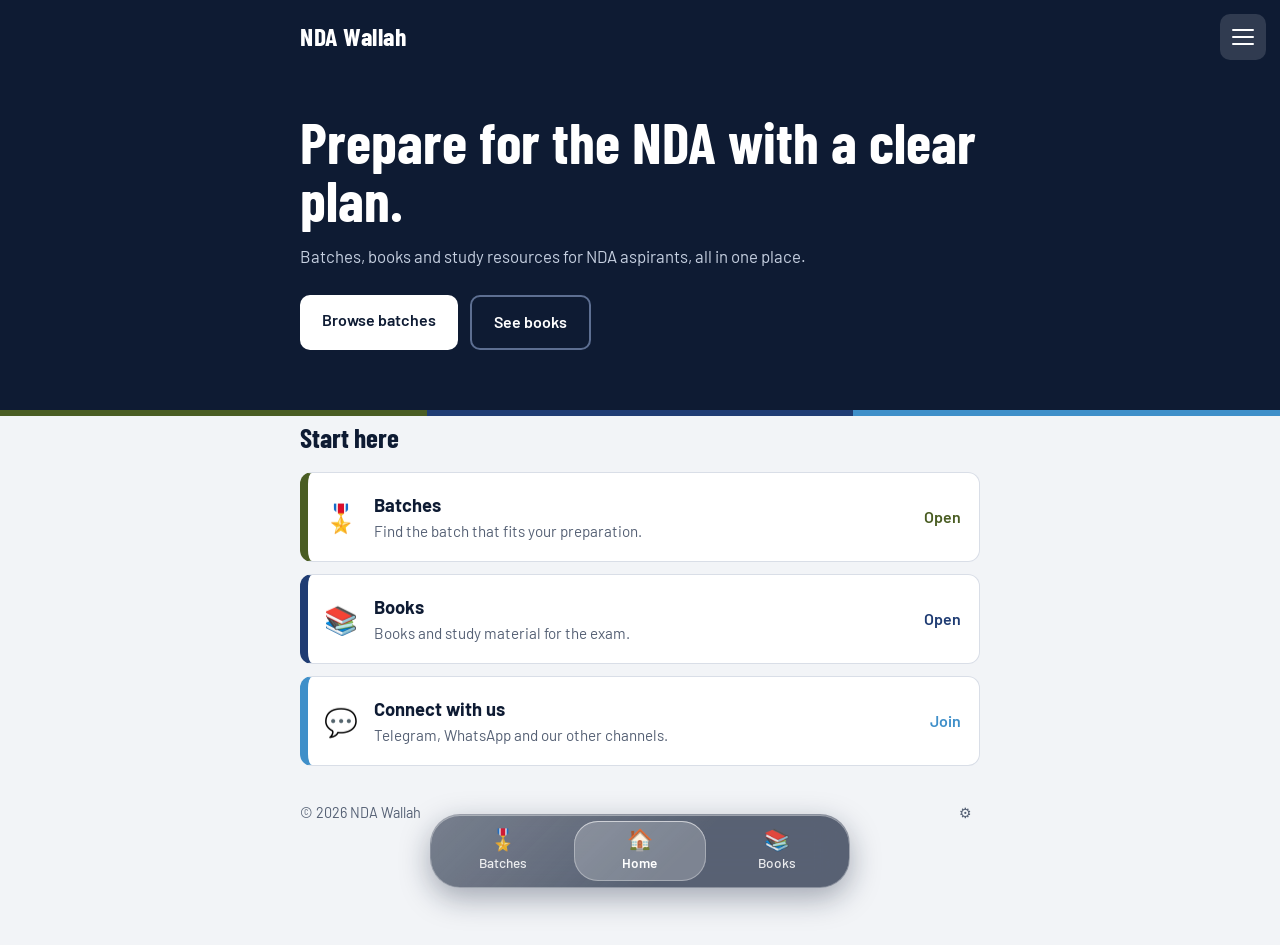
==== index.html @ fd290fbd "Update links to use relative paths" ====
<!DOCTYPE html>
<html lang="en">
<head>
<meta charset="UTF-8">
<meta name="viewport" content="width=device-width, initial-scale=1.0, viewport-fit=cover">
<title>NDA Wallah | NDA exam preparation</title>
<meta name="description" content="NDA Wallah: batches, books and study resources for NDA preparation.">
<link rel="preconnect" href="https://fonts.googleapis.com">
<link rel="preconnect" href="https://fonts.gstatic.com" crossorigin>
<link href="https://fonts.googleapis.com/css2?family=Barlow+Condensed:wght@600;700&family=Barlow:wght@400;500;600&display=swap" rel="stylesheet">
<style>
:root{
  --ink:#0e1b33; --paper:#f2f4f7; --card:#ffffff; --muted:#556074; --line:#d9dee7;
  --army:#4a5d23; --navy:#1f3c73; --air:#3f8fc9;
}
*{box-sizing:border-box;margin:0;padding:0}
html{scroll-behavior:smooth}
body{font-family:"Barlow",system-ui,-apple-system,"Segoe UI",Roboto,sans-serif;background:var(--paper);color:var(--ink);line-height:1.55;padding-bottom:calc(76px + env(safe-area-inset-bottom,0px))}
a{color:inherit;text-decoration:none}
a:focus-visible{outline:3px solid var(--air);outline-offset:3px;border-radius:6px}
.wrap{max-width:720px;margin:0 auto;padding:0 20px}

/* Header + hero */
.top{background:var(--ink);color:#fff;padding-top:env(safe-area-inset-top,0px)}
.brand{display:flex;align-items:center;gap:12px;padding:16px 0}
.brand img{width:44px;height:44px;border-radius:10px;object-fit:cover;background:#fff}
.brand span{font-family:"Barlow Condensed",system-ui,sans-serif;font-weight:700;font-size:1.6rem;letter-spacing:.02em}
.hero{padding:28px 0 44px}
.hero h1{font-family:"Barlow Condensed",system-ui,sans-serif;font-weight:700;font-size:clamp(2.4rem,9vw,3.6rem);line-height:1.02;max-width:12em}
.hero p{margin-top:14px;color:#c5cfe0;font-size:1.05rem;max-width:32em}
.actions{display:flex;flex-wrap:wrap;gap:12px;margin-top:26px}
.btn{display:inline-block;padding:13px 22px;border-radius:10px;font-weight:600;font-size:1rem}
.btn-main{background:#fff;color:var(--ink)}
.btn-alt{border:2px solid #5d6f92;color:#fff}
.stripe{display:flex;height:6px}
.stripe i{flex:1}
.stripe i:nth-child(1){background:var(--army)}
.stripe i:nth-child(2){background:var(--navy)}
.stripe i:nth-child(3){background:var(--air)}

/* Sections */
main{padding:32px 0 8px}
h2{font-family:"Barlow Condensed",system-ui,sans-serif;font-weight:700;font-size:1.7rem;margin-bottom:14px}
.list{display:grid;gap:12px}
.row{display:flex;align-items:center;gap:16px;background:var(--card);border:1px solid var(--line);border-left:8px solid var(--c);border-radius:12px;padding:18px 18px 18px 16px}
.row:hover{border-color:var(--c)}
.row .ico{font-size:1.7rem;line-height:1}
.row b{display:block;font-size:1.15rem}
.row small{display:block;color:var(--muted);font-size:.95rem}
.row .go{margin-left:auto;font-weight:600;color:var(--c);white-space:nowrap}
.row.army{--c:var(--army)} .row.navy{--c:var(--navy)} .row.air{--c:var(--air)}

footer{padding:28px 0 12px;color:var(--muted);font-size:.9rem;display:flex;justify-content:space-between;align-items:center}
footer a{padding:8px}

/* Bottom nav */
nav{position:fixed;left:0;right:0;bottom:0;background:var(--card);border-top:1px solid var(--line);padding-bottom:env(safe-area-inset-bottom,0px);z-index:10}
nav .in{max-width:720px;margin:0 auto;display:grid;grid-template-columns:repeat(3,1fr)}
nav a{display:flex;flex-direction:column;align-items:center;gap:2px;padding:10px 4px;font-size:.85rem;font-weight:500;color:var(--muted)}
nav a span{font-size:1.3rem;line-height:1}
nav a[aria-current="page"]{color:var(--navy);font-weight:600;box-shadow:inset 0 3px 0 var(--navy)}
@media (min-width:640px){.hero{padding:40px 0 60px}}
/* glass bar */
body{padding-bottom:calc(100px + env(safe-area-inset-bottom,0px))}
nav{left:50%;right:auto;bottom:calc(12px + env(safe-area-inset-bottom,0px));width:calc(100% - 28px);max-width:420px;transform:translateX(-50%);padding:0;border:1px solid rgba(255,255,255,.3);border-radius:30px;background:linear-gradient(135deg,rgba(255,255,255,.22),rgba(255,255,255,.04) 60%),rgba(14,27,51,.7);-webkit-backdrop-filter:blur(18px) saturate(1.7);backdrop-filter:blur(18px) saturate(1.7);box-shadow:0 10px 30px rgba(14,27,51,.35),inset 0 1px 0 rgba(255,255,255,.4)}
nav .in{gap:4px;padding:6px}
nav a{padding:8px 4px;border-radius:24px;color:rgba(255,255,255,.88);font-weight:500}
nav a[aria-current="page"]{background:rgba(255,255,255,.22);color:#fff;font-weight:600;box-shadow:inset 0 0 0 1px rgba(255,255,255,.32),inset 0 1px 0 rgba(255,255,255,.4)}
@supports not ((backdrop-filter:blur(1px)) or (-webkit-backdrop-filter:blur(1px))){nav{background:rgba(14,27,51,.94)}}
</style>
</head>
<body>

<header class="top">
  <div class="wrap">
    <div class="brand">
      <img src="logo.png" alt="NDA Wallah logo" onerror="this.style.display='none'">
      <span>NDA Wallah</span>
    </div>
    <section class="hero">
      <h1>Prepare for the NDA with a clear plan.</h1>
      <p>Batches, books and study resources for NDA aspirants, all in one place.</p>
      <div class="actions">
        <a class="btn btn-main" href="batches.html">Browse batches</a>
        <a class="btn btn-alt" href="books.html">See books</a>
      </div>
    </section>
  </div>
  <div class="stripe" aria-hidden="true"><i></i><i></i><i></i></div>
</header>

<main class="wrap">
  <h2>Start here</h2>
  <div class="list">
    <a class="row army" href="batches.html">
      <span class="ico" aria-hidden="true">🎖️</span>
      <span><b>Batches</b><small>Find the batch that fits your preparation.</small></span>
      <span class="go">Open</span>
    </a>
    <a class="row navy" href="books.html">
      <span class="ico" aria-hidden="true">📚</span>
      <span><b>Books</b><small>Books and study material for the exam.</small></span>
      <span class="go">Open</span>
    </a>
    <a class="row air" href="social.html">
      <span class="ico" aria-hidden="true">💬</span>
      <span><b>Connect with us</b><small>Telegram, WhatsApp and our other channels.</small></span>
      <span class="go">Join</span>
    </a>
  </div>

  <footer>
    <span>© 2026 NDA Wallah</span>
    <a href="admin.html" aria-label="Admin">⚙️</a>
  </footer>
</main>

<nav aria-label="Main">
  <div class="in">
    <a href="batches.html"><span aria-hidden="true">🎖️</span>Batches</a>
    <a href="index.html" aria-current="page"><span aria-hidden="true">🏠</span>Home</a>
    <a href="books.html"><span aria-hidden="true">📚</span>Books</a>
  </div>
</nav>

<script src="script.js"></script>
</body>
</html>
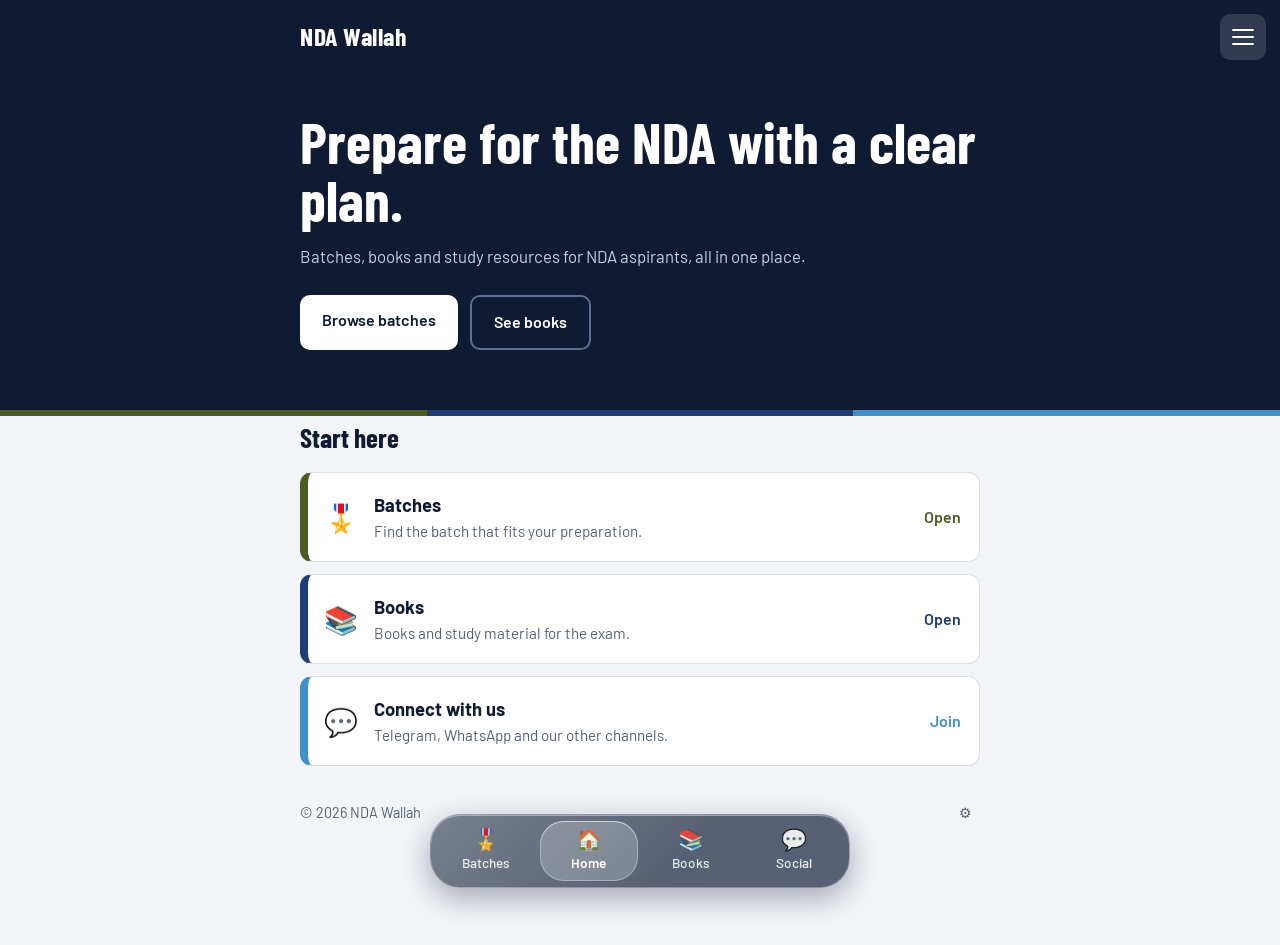
==== commit 1e6c4582: "Update index.html" ====
--- a/index.html
+++ b/index.html
@@ -10,8 +10,8 @@
 <link href="https://fonts.googleapis.com/css2?family=Barlow+Condensed:wght@600;700&family=Barlow:wght@400;500;600&display=swap" rel="stylesheet">
 <style>
 :root{
-  --ink:#0e1b33; --paper:#f2f4f7; --card:#ffffff; --muted:#556074; --line:#d9dee7;
-  --army:#4a5d23; --navy:#1f3c73; --air:#3f8fc9;
+--ink:#0e1b33; --paper:#f2f4f7; --card:#ffffff; --muted:#556074; --line:#d9dee7;
+--army:#4a5d23; --navy:#1f3c73; --air:#3f8fc9;
 }
 *{box-sizing:border-box;margin:0;padding:0}
 html{scroll-behavior:smooth}
@@ -19,7 +19,6 @@
 a{color:inherit;text-decoration:none}
 a:focus-visible{outline:3px solid var(--air);outline-offset:3px;border-radius:6px}
 .wrap{max-width:720px;margin:0 auto;padding:0 20px}
-
 /* Header + hero */
 .top{background:var(--ink);color:#fff;padding-top:env(safe-area-inset-top,0px)}
 .brand{display:flex;align-items:center;gap:12px;padding:16px 0}
@@ -37,7 +36,6 @@
 .stripe i:nth-child(1){background:var(--army)}
 .stripe i:nth-child(2){background:var(--navy)}
 .stripe i:nth-child(3){background:var(--air)}
-
 /* Sections */
 main{padding:32px 0 8px}
 h2{font-family:"Barlow Condensed",system-ui,sans-serif;font-weight:700;font-size:1.7rem;margin-bottom:14px}
@@ -49,13 +47,11 @@
 .row small{display:block;color:var(--muted);font-size:.95rem}
 .row .go{margin-left:auto;font-weight:600;color:var(--c);white-space:nowrap}
 .row.army{--c:var(--army)} .row.navy{--c:var(--navy)} .row.air{--c:var(--air)}
-
 footer{padding:28px 0 12px;color:var(--muted);font-size:.9rem;display:flex;justify-content:space-between;align-items:center}
 footer a{padding:8px}
-
 /* Bottom nav */
 nav{position:fixed;left:0;right:0;bottom:0;background:var(--card);border-top:1px solid var(--line);padding-bottom:env(safe-area-inset-bottom,0px);z-index:10}
-nav .in{max-width:720px;margin:0 auto;display:grid;grid-template-columns:repeat(3,1fr)}
+nav .in{max-width:720px;margin:0 auto;display:grid;grid-template-columns:repeat(4,1fr)}
 nav a{display:flex;flex-direction:column;align-items:center;gap:2px;padding:10px 4px;font-size:.85rem;font-weight:500;color:var(--muted)}
 nav a span{font-size:1.3rem;line-height:1}
 nav a[aria-current="page"]{color:var(--navy);font-weight:600;box-shadow:inset 0 3px 0 var(--navy)}
@@ -70,59 +66,55 @@
 </style>
 </head>
 <body>
-
 <header class="top">
-  <div class="wrap">
-    <div class="brand">
-      <img src="logo.png" alt="NDA Wallah logo" onerror="this.style.display='none'">
-      <span>NDA Wallah</span>
-    </div>
-    <section class="hero">
-      <h1>Prepare for the NDA with a clear plan.</h1>
-      <p>Batches, books and study resources for NDA aspirants, all in one place.</p>
-      <div class="actions">
-        <a class="btn btn-main" href="batches.html">Browse batches</a>
-        <a class="btn btn-alt" href="books.html">See books</a>
-      </div>
-    </section>
-  </div>
-  <div class="stripe" aria-hidden="true"><i></i><i></i><i></i></div>
+<div class="wrap">
+<div class="brand">
+<img src="logo.png" alt="NDA Wallah logo" onerror="this.style.display='none'">
+<span>NDA Wallah</span>
+</div>
+<section class="hero">
+<h1>Prepare for the NDA with a clear plan.</h1>
+<p>Batches, books and study resources for NDA aspirants, all in one place.</p>
+<div class="actions">
+<a class="btn btn-main" href="batches.html">Browse batches</a>
+<a class="btn btn-alt" href="books.html">See books</a>
+</div>
+</section>
+</div>
+<div class="stripe" aria-hidden="true"><i></i><i></i><i></i></div>
 </header>
-
 <main class="wrap">
-  <h2>Start here</h2>
-  <div class="list">
-    <a class="row army" href="batches.html">
-      <span class="ico" aria-hidden="true">🎖️</span>
-      <span><b>Batches</b><small>Find the batch that fits your preparation.</small></span>
-      <span class="go">Open</span>
-    </a>
-    <a class="row navy" href="books.html">
-      <span class="ico" aria-hidden="true">📚</span>
-      <span><b>Books</b><small>Books and study material for the exam.</small></span>
-      <span class="go">Open</span>
-    </a>
-    <a class="row air" href="social.html">
-      <span class="ico" aria-hidden="true">💬</span>
-      <span><b>Connect with us</b><small>Telegram, WhatsApp and our other channels.</small></span>
-      <span class="go">Join</span>
-    </a>
-  </div>
-
-  <footer>
-    <span>© 2026 NDA Wallah</span>
-    <a href="admin.html" aria-label="Admin">⚙️</a>
-  </footer>
+<h2>Start here</h2>
+<div class="list">
+<a class="row army" href="batches.html">
+<span class="ico" aria-hidden="true">🎖️</span>
+<span><b>Batches</b><small>Find the batch that fits your preparation.</small></span>
+<span class="go">Open</span>
+</a>
+<a class="row navy" href="books.html">
+<span class="ico" aria-hidden="true">📚</span>
+<span><b>Books</b><small>Books and study material for the exam.</small></span>
+<span class="go">Open</span>
+</a>
+<a class="row air" href="social.html">
+<span class="ico" aria-hidden="true">💬</span>
+<span><b>Connect with us</b><small>Telegram, WhatsApp and our other channels.</small></span>
+<span class="go">Join</span>
+</a>
+</div>
+<footer>
+<span>© 2026 NDA Wallah</span>
+<a href="admin.html" aria-label="Admin">⚙️</a>
+</footer>
 </main>
-
 <nav aria-label="Main">
-  <div class="in">
-    <a href="batches.html"><span aria-hidden="true">🎖️</span>Batches</a>
-    <a href="index.html" aria-current="page"><span aria-hidden="true">🏠</span>Home</a>
-    <a href="books.html"><span aria-hidden="true">📚</span>Books</a>
-  </div>
+<div class="in">
+<a href="batches.html"><span aria-hidden="true">🎖️</span>Batches</a>
+<a href="index.html" aria-current="page"><span aria-hidden="true">🏠</span>Home</a>
+<a href="books.html"><span aria-hidden="true">📚</span>Books</a>
+<a href="social.html"><span aria-hidden="true">💬</span>Social</a>
+</div>
 </nav>
-
 <script src="script.js"></script>
 </body>
 </html>
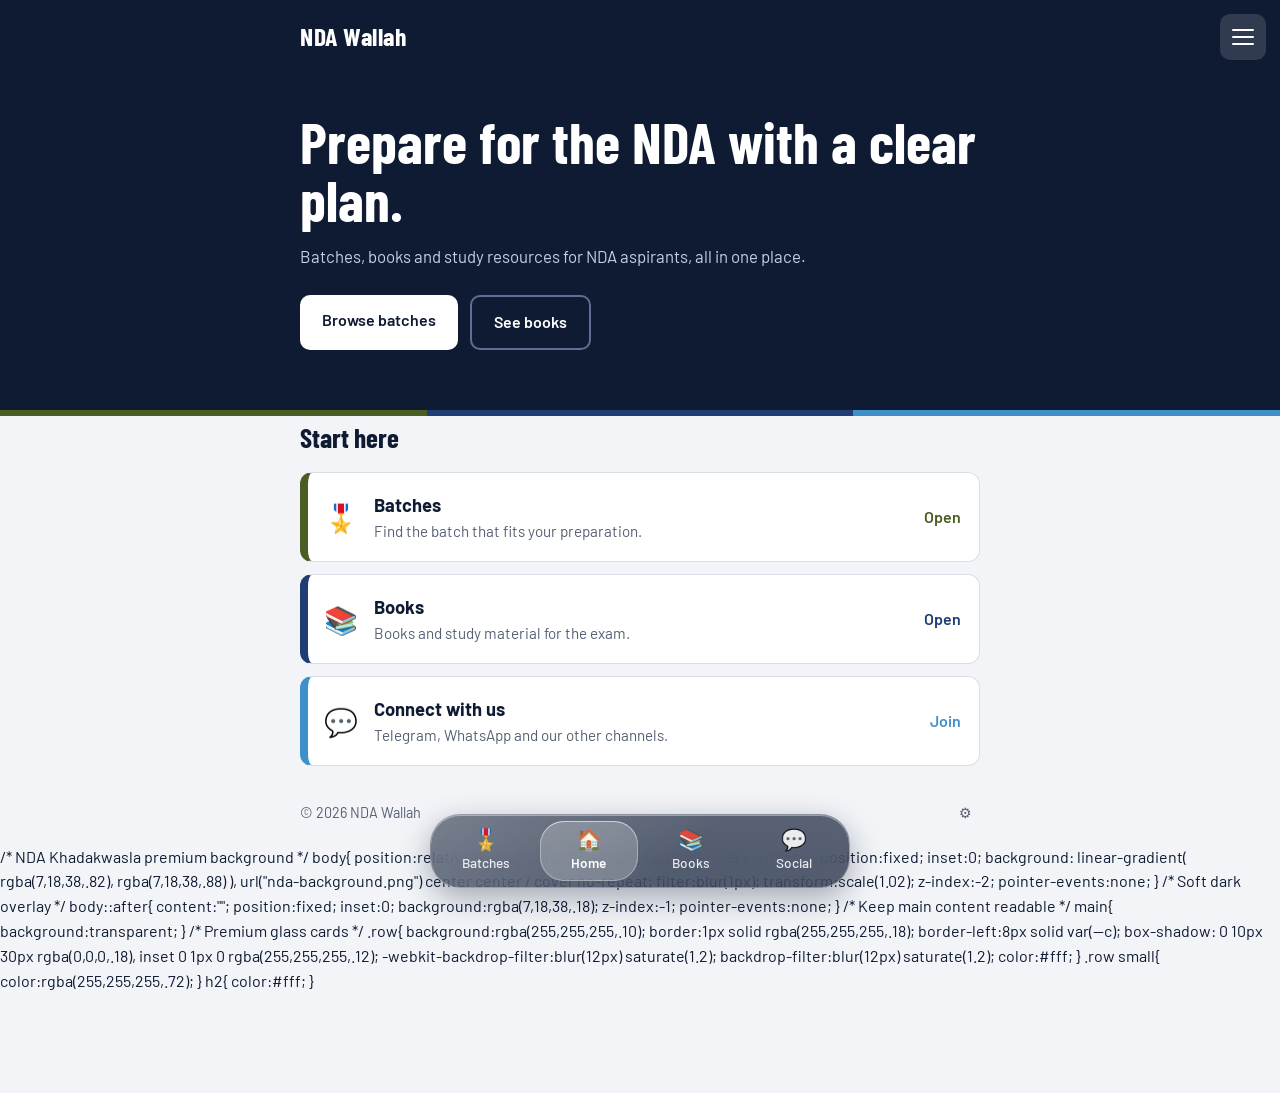
==== commit 1e87b07a: "Update index.html" ====
--- a/index.html
+++ b/index.html
@@ -118,3 +118,60 @@
 <script src="script.js"></script>
 </body>
 </html>
+/* NDA Khadakwasla premium background */
+body{
+  position:relative;
+  background:#0e1b33;
+}
+
+body::before{
+  content:"";
+  position:fixed;
+  inset:0;
+  background:
+    linear-gradient(
+      rgba(7,18,38,.82),
+      rgba(7,18,38,.88)
+    ),
+    url("nda-background.png") center center / cover no-repeat;
+  filter:blur(1px);
+  transform:scale(1.02);
+  z-index:-2;
+  pointer-events:none;
+}
+
+/* Soft dark overlay */
+body::after{
+  content:"";
+  position:fixed;
+  inset:0;
+  background:rgba(7,18,38,.18);
+  z-index:-1;
+  pointer-events:none;
+}
+
+/* Keep main content readable */
+main{
+  background:transparent;
+}
+
+/* Premium glass cards */
+.row{
+  background:rgba(255,255,255,.10);
+  border:1px solid rgba(255,255,255,.18);
+  border-left:8px solid var(--c);
+  box-shadow:
+    0 10px 30px rgba(0,0,0,.18),
+    inset 0 1px 0 rgba(255,255,255,.12);
+  -webkit-backdrop-filter:blur(12px) saturate(1.2);
+  backdrop-filter:blur(12px) saturate(1.2);
+  color:#fff;
+}
+
+.row small{
+  color:rgba(255,255,255,.72);
+}
+
+h2{
+  color:#fff;
+}
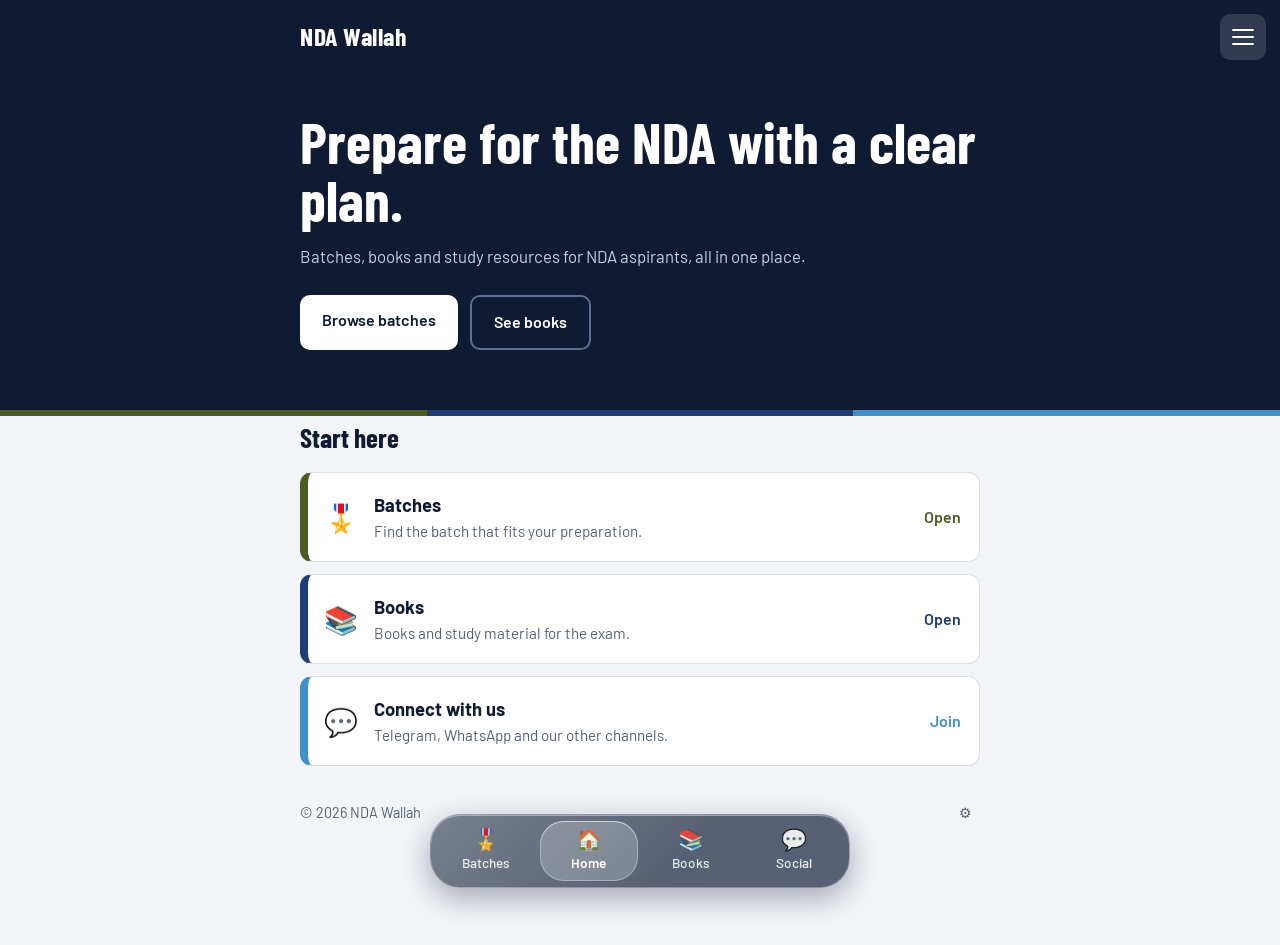
==== commit aa0c6e58: "Update index.html" ====
--- a/index.html
+++ b/index.html
@@ -1,6 +1,7 @@
 <!DOCTYPE html>
 <html lang="en">
 <head>
+<link rel="manifest" href="manifest.json">
 <meta charset="UTF-8">
 <meta name="viewport" content="width=device-width, initial-scale=1.0, viewport-fit=cover">
 <title>NDA Wallah | NDA exam preparation</title>
@@ -116,62 +117,12 @@
 </div>
 </nav>
 <script src="script.js"></script>
+<script>
+if ("serviceWorker" in navigator) {
+  window.addEventListener("load", () => {
+    navigator.serviceWorker.register("./service-worker.js");
+  });
+}
+</script>
 </body>
 </html>
-/* NDA Khadakwasla premium background */
-body{
-  position:relative;
-  background:#0e1b33;
-}
-
-body::before{
-  content:"";
-  position:fixed;
-  inset:0;
-  background:
-    linear-gradient(
-      rgba(7,18,38,.82),
-      rgba(7,18,38,.88)
-    ),
-    url("nda-background.png") center center / cover no-repeat;
-  filter:blur(1px);
-  transform:scale(1.02);
-  z-index:-2;
-  pointer-events:none;
-}
-
-/* Soft dark overlay */
-body::after{
-  content:"";
-  position:fixed;
-  inset:0;
-  background:rgba(7,18,38,.18);
-  z-index:-1;
-  pointer-events:none;
-}
-
-/* Keep main content readable */
-main{
-  background:transparent;
-}
-
-/* Premium glass cards */
-.row{
-  background:rgba(255,255,255,.10);
-  border:1px solid rgba(255,255,255,.18);
-  border-left:8px solid var(--c);
-  box-shadow:
-    0 10px 30px rgba(0,0,0,.18),
-    inset 0 1px 0 rgba(255,255,255,.12);
-  -webkit-backdrop-filter:blur(12px) saturate(1.2);
-  backdrop-filter:blur(12px) saturate(1.2);
-  color:#fff;
-}
-
-.row small{
-  color:rgba(255,255,255,.72);
-}
-
-h2{
-  color:#fff;
-}
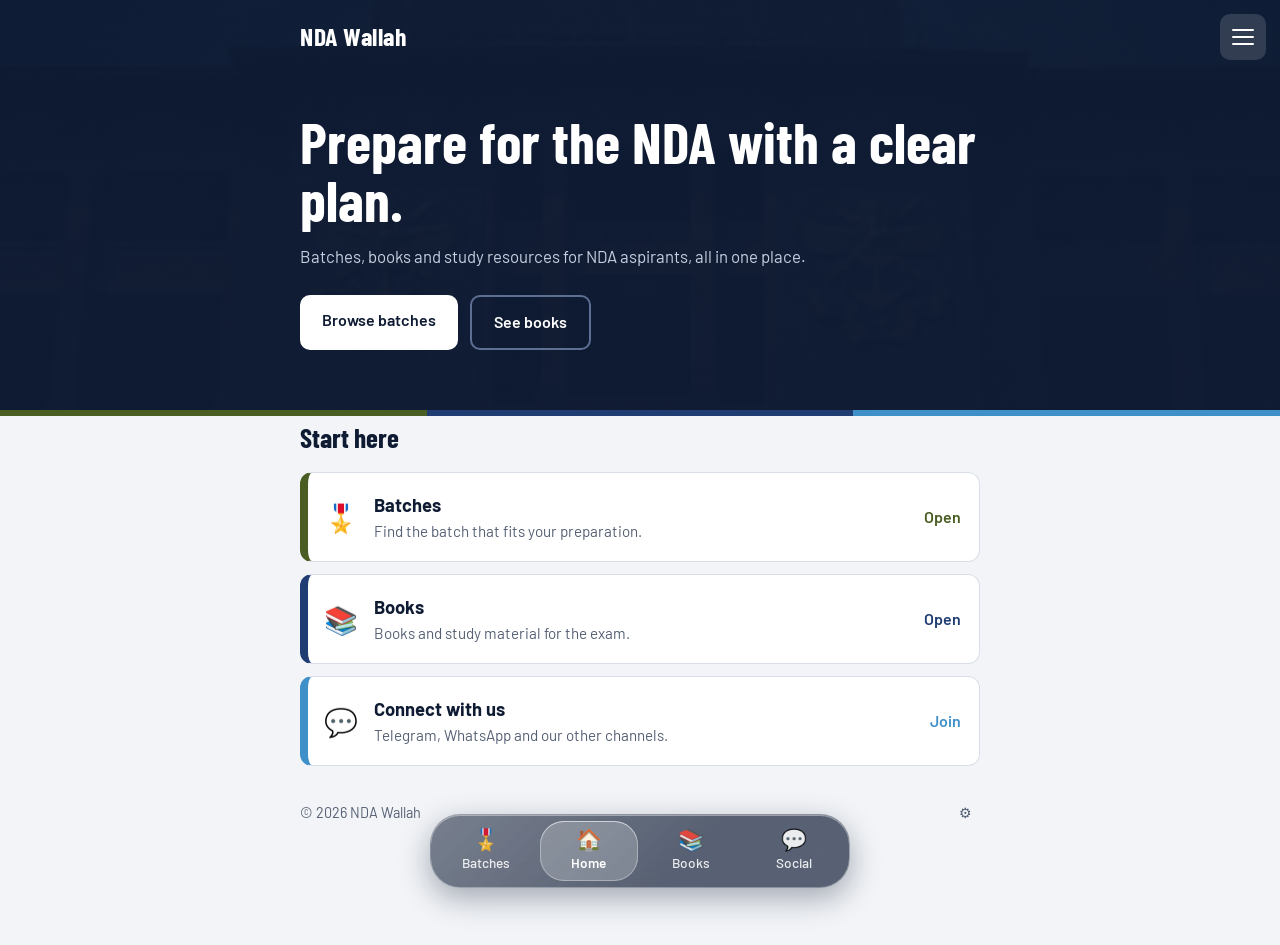
==== commit 4c708732: "Update index.html" ====
--- a/index.html
+++ b/index.html
@@ -21,7 +21,13 @@
 a:focus-visible{outline:3px solid var(--air);outline-offset:3px;border-radius:6px}
 .wrap{max-width:720px;margin:0 auto;padding:0 20px}
 /* Header + hero */
-.top{background:var(--ink);color:#fff;padding-top:env(safe-area-inset-top,0px)}
+.top{
+  background:
+    linear-gradient(rgba(14,27,51,.88),rgba(14,27,51,.94)),
+    url("nda-background.png") center/cover no-repeat;
+  color:#fff;
+  padding-top:env(safe-area-inset-top,0px);
+}
 .brand{display:flex;align-items:center;gap:12px;padding:16px 0}
 .brand img{width:44px;height:44px;border-radius:10px;object-fit:cover;background:#fff}
 .brand span{font-family:"Barlow Condensed",system-ui,sans-serif;font-weight:700;font-size:1.6rem;letter-spacing:.02em}
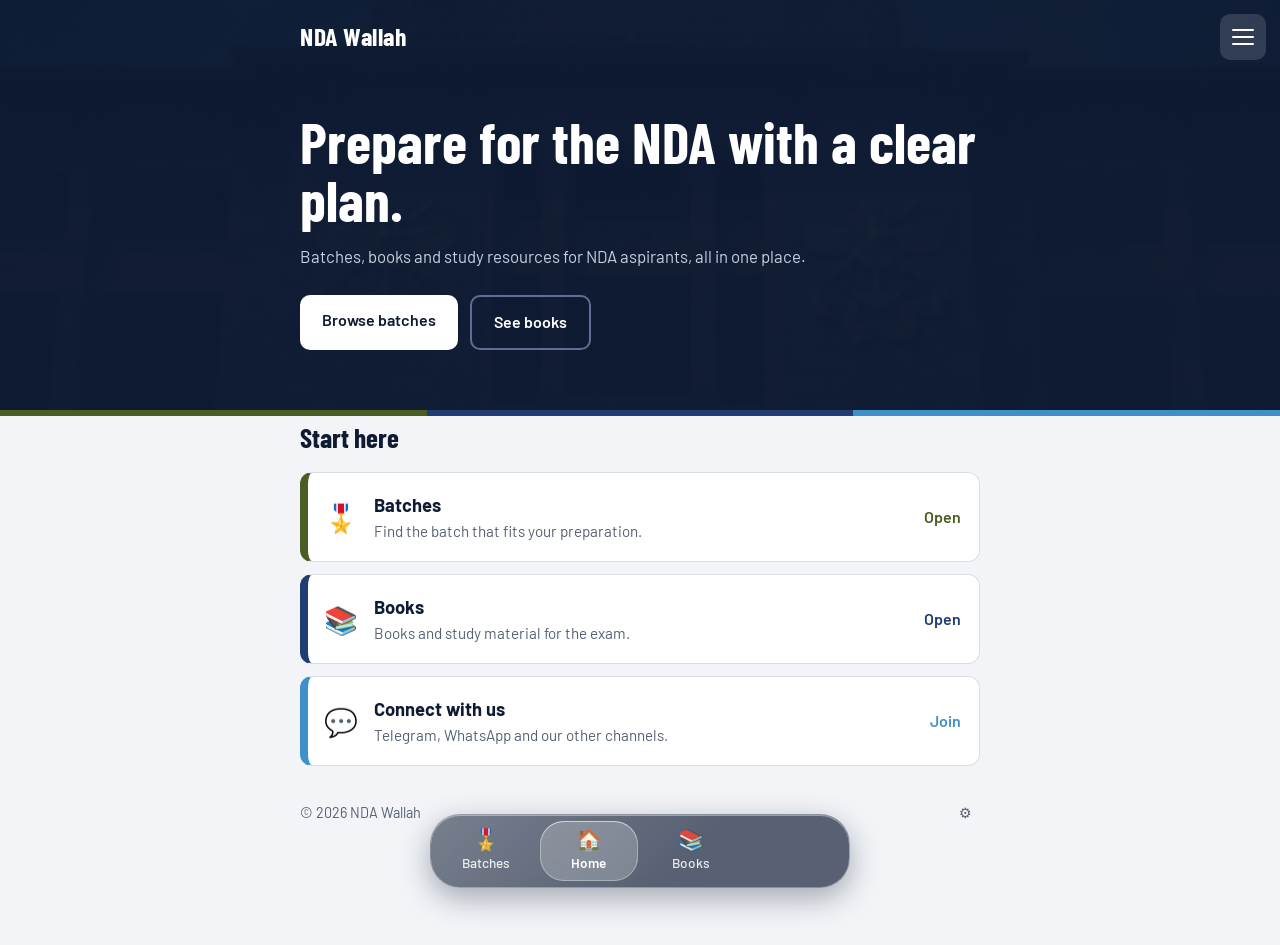
==== commit 9cbbbb80: "Update index.html" ====
--- a/index.html
+++ b/index.html
@@ -119,7 +119,6 @@
 <a href="batches.html"><span aria-hidden="true">🎖️</span>Batches</a>
 <a href="index.html" aria-current="page"><span aria-hidden="true">🏠</span>Home</a>
 <a href="books.html"><span aria-hidden="true">📚</span>Books</a>
-<a href="social.html"><span aria-hidden="true">💬</span>Social</a>
 </div>
 </nav>
 <script src="script.js"></script>
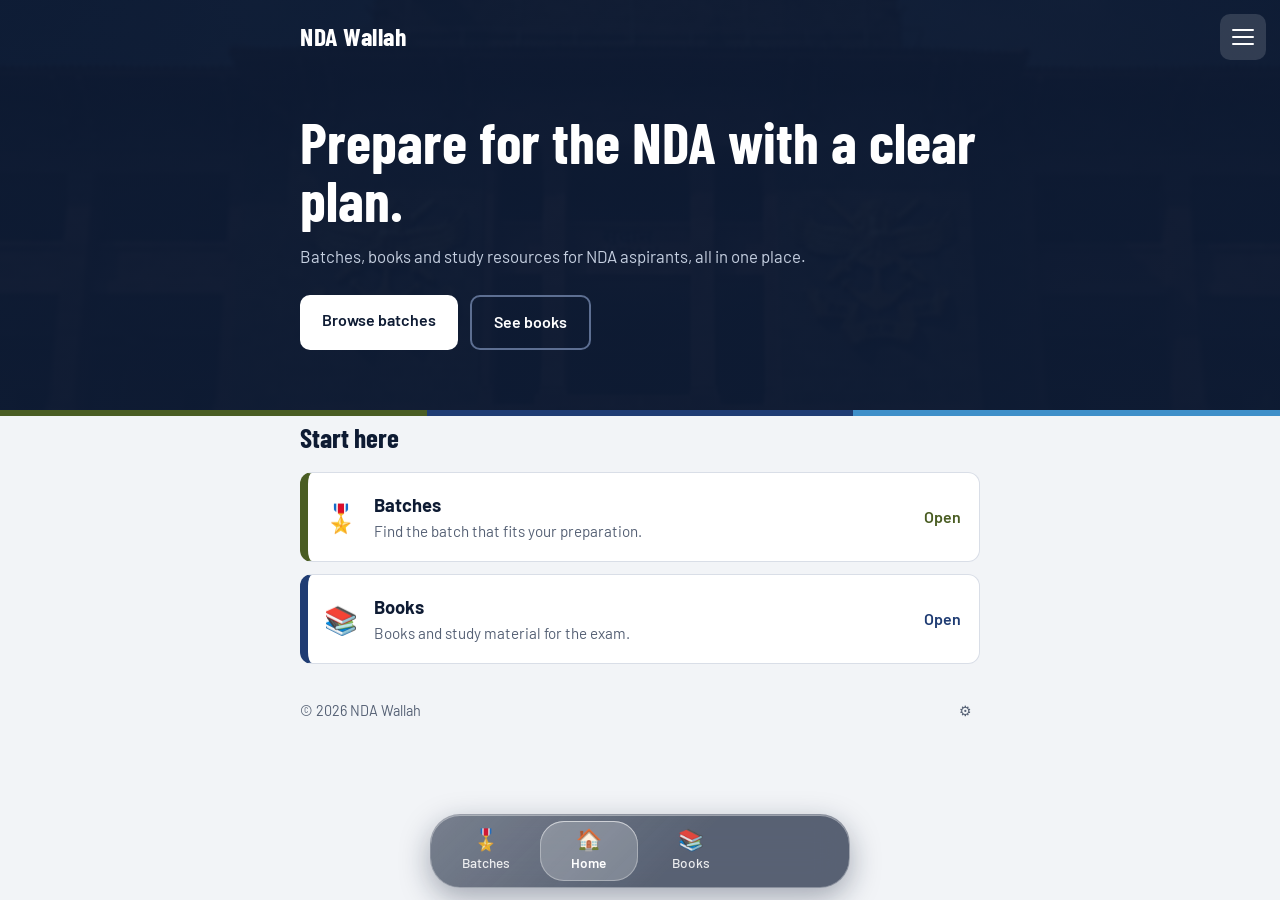
==== commit 8d310a25: "Update index.html" ====
--- a/index.html
+++ b/index.html
@@ -103,11 +103,6 @@
 <span><b>Books</b><small>Books and study material for the exam.</small></span>
 <span class="go">Open</span>
 </a>
-<a class="row air" href="social.html">
-<span class="ico" aria-hidden="true">💬</span>
-<span><b>Connect with us</b><small>Telegram, WhatsApp and our other channels.</small></span>
-<span class="go">Join</span>
-</a>
 </div>
 <footer>
 <span>© 2026 NDA Wallah</span>
